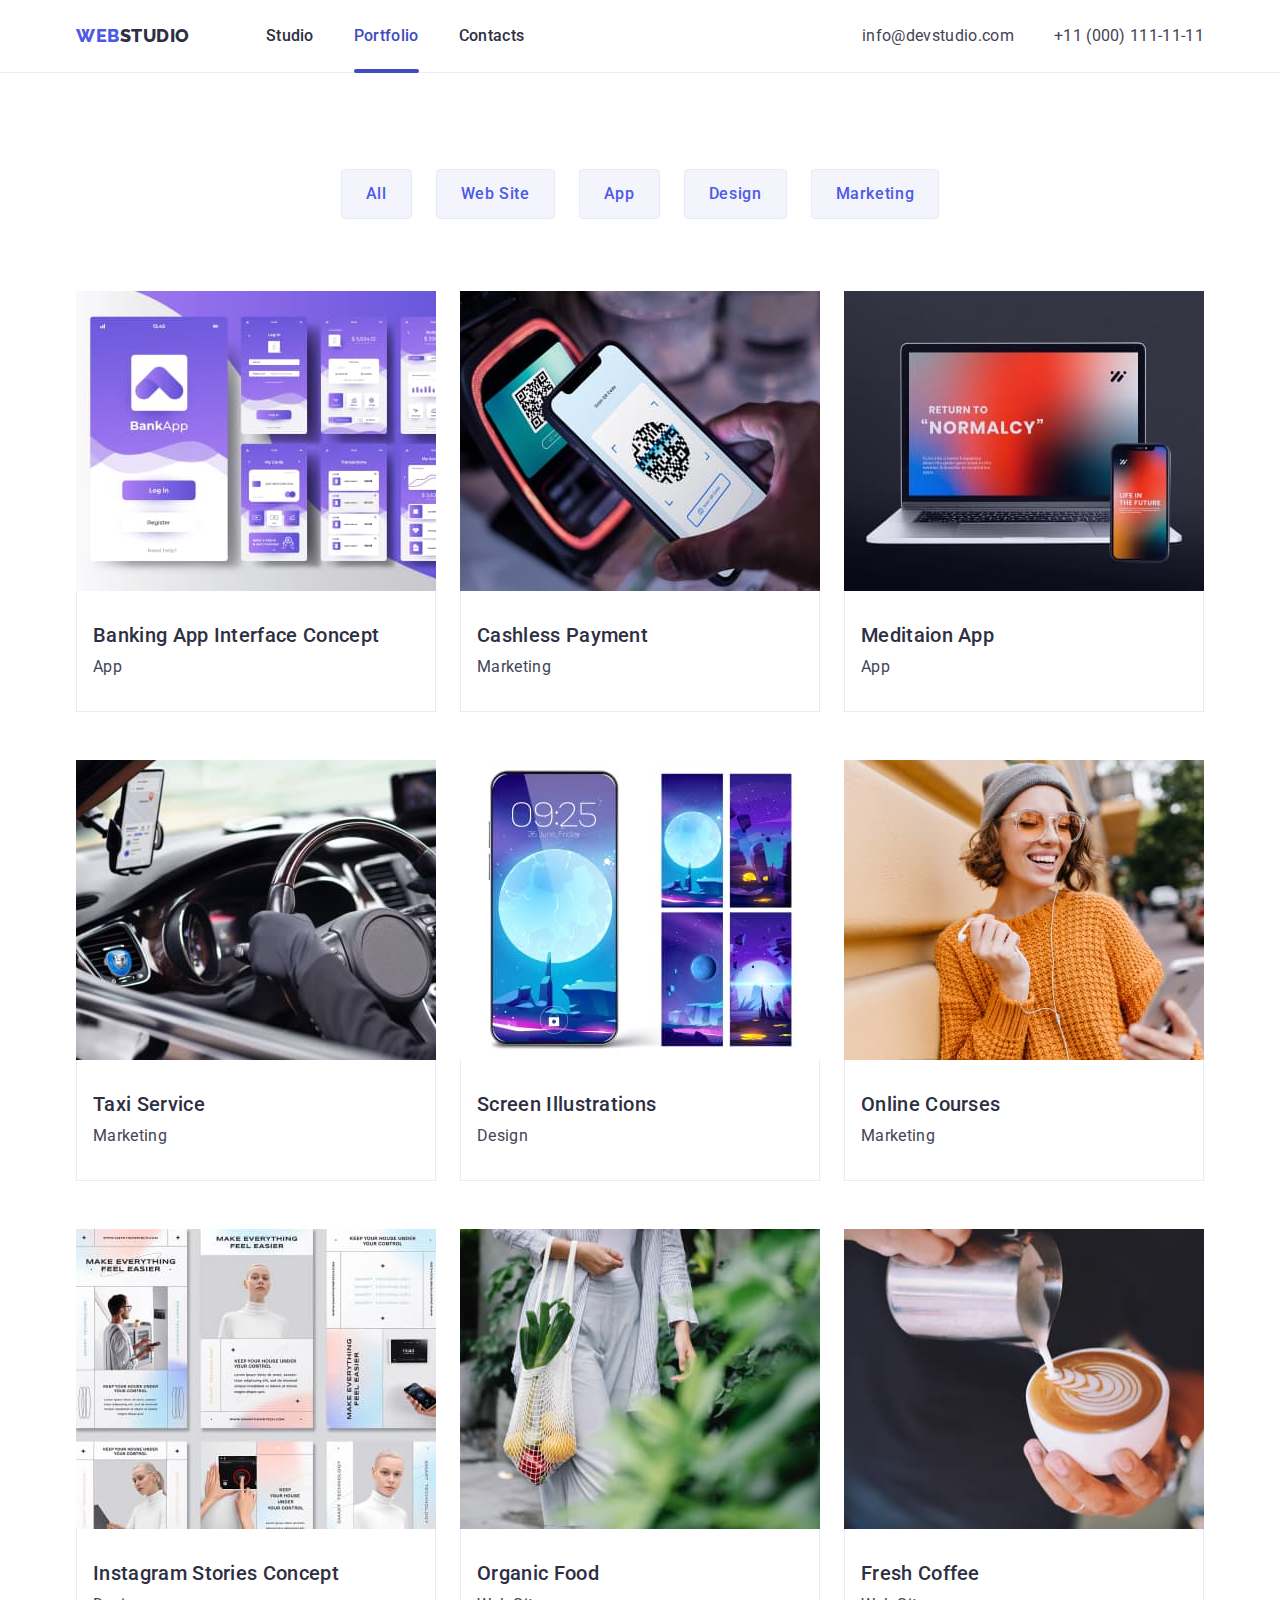
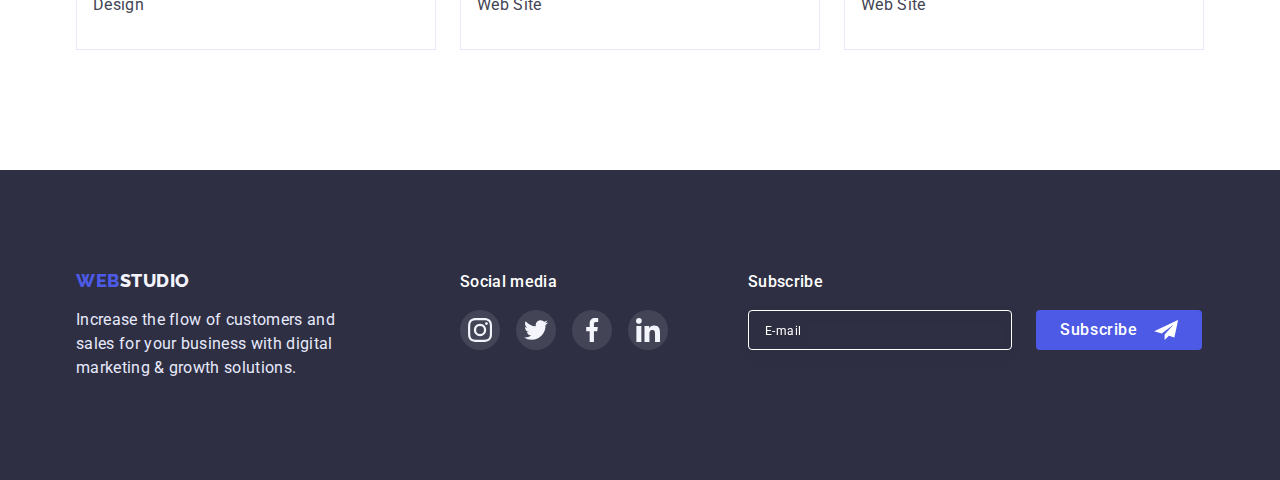
==== portfolio.html @ e07aa834 "Initial commit" ====
<!DOCTYPE html>
<html lang="en">
  <head>
    <meta charset="UTF-8" />
    <meta http-equiv="X-UA-Compatible" content="IE=edge" />
    <meta name="viewport" content="width=device-width, initial-scale=1.0" />
    <title>WebStudio</title>
    <link rel="preconnect" href="https://fonts.googleapis.com" />
    <link rel="preconnect" href="https://fonts.gstatic.com" crossorigin />
    <link
      href="https://fonts.googleapis.com/css2?family=Raleway:wght@800&family=Roboto:wght@400;500;700;900&display=swap"
      rel="stylesheet"
    />
    <link
      rel="stylesheet"
      href="https://cdnjs.cloudflare.com/ajax/libs/modern-normalize/1.1.0/modern-normalize.min.css"
    />
    <link rel="stylesheet" href="./css/styles.css" />
  </head>
  <body>
    <!-- Site header -->
    <header class="header">
      <div class="container main-nav">
        <nav class="site-nav">
          <a href="./index.html" class="logo link"
            ><span class="logo-accent">Web</span>Studio</a
          >

          <ul class="site-nav-list list">
            <li class="site-nav-item">
              <a href="./index.html" class="site-nav-link link">Studio</a>
            </li>
            <li class="site-nav-item">
              <a href="./portfolio.html" class="site-nav-link link current"
                >Portfolio</a
              >
            </li>
            <li class="site-nav-item">
              <a href="" class="site-nav-link link">Contacts</a>
            </li>
          </ul>
        </nav>
        <address class="contacts">
          <ul class="contacts-list list">
            <li class="contacts-item">
              <a href="mailto:info@devstudio.com" class="contacts-link link"
                >info@devstudio.com</a
              >
            </li>
            <li class="contacts-item">
              <a href="tel:+110001111111" class="contacts-link link"
                >+11 (000) 111-11-11</a
              >
            </li>
          </ul>
        </address>
      </div>
    </header>
    <main>
      <section class="section works">
        <div class="container">
          <h1 class="visually-hidden">Our works</h1>
          <ul class="filter list">
            <li class="filter-item">
              <button type="button" class="filter-button">All</button>
            </li>
            <li class="filter-item">
              <button type="button" class="filter-button">Web Site</button>
            </li>
            <li class="filter-item">
              <button type="button" class="filter-button">App</button>
            </li>
            <li class="filter-item">
              <button type="button" class="filter-button">Design</button>
            </li>
            <li class="filter-item">
              <button type="button" class="filter-button">Marketing</button>
            </li>
          </ul>

          <ul class="list works-list">
            <li class="works-item">
              <a href="" class="works-link link">
                <div class="works-wrap">
                  <img
                    src="./images/works/img1.jpg"
                    alt="Banking application
              interface"
                    width="360"
                    height="300"
                  />
                  <p class="works-description-overlay">
                    14 Stylish and User-Friendly App Design Concepts · Task
                    Manager App · Calorie Tracker App · Exotic Fruit Ecommerce
                    App · Cloud Storage App
                  </p>
                </div>
                <div class="works-card">
                  <h2 class="title">Banking App Interface Concept</h2>
                  <p class="works-description">App</p>
                </div></a
              >
            </li>
            <li class="works-item">
              <a href="" class="works-link link">
                <div class="works-wrap">
                  <img
                    src="./images/works/img2.jpg"
                    alt="Mobile reads the qr code
              from the payment device"
                    width="360"
                    height="300"
                  />
                  <p class="works-description-overlay">
                    14 Stylish and User-Friendly App Design Concepts · Task
                    Manager App · Calorie Tracker App · Exotic Fruit Ecommerce
                    App · Cloud Storage App
                  </p>
                </div>
                <div class="works-card">
                  <h2 class="title">Cashless Payment</h2>
                  <p class="works-description">Marketing</p>
                </div></a
              >
            </li>
            <li class="works-item">
              <a href="" class="works-link link">
                <div class="works-wrap">
                  <img
                    src="./images/works/img3.jpg"
                    alt="Mobile and laptop"
                    width="360"
                    height="300"
                  />
                  <p class="works-description-overlay">
                    14 Stylish and User-Friendly App Design Concepts · Task
                    Manager App · Calorie Tracker App · Exotic Fruit Ecommerce
                    App · Cloud Storage App
                  </p>
                </div>
                <div class="works-card">
                  <h2 class="title">Meditaion App</h2>
                  <p class="works-description">App</p>
                </div></a
              >
            </li>
            <li class="works-item">
              <a href="" class="works-link link">
                <div class="works-wrap">
                  <img
                    src="./images/works/img4.jpg"
                    alt="Mobile and hands on the
              wheel of a car"
                    width="360"
                    height="300"
                  />
                  <p class="works-description-overlay">
                    14 Stylish and User-Friendly App Design Concepts · Task
                    Manager App · Calorie Tracker App · Exotic Fruit Ecommerce
                    App · Cloud Storage App
                  </p>
                </div>
                <div class="works-card">
                  <h2 class="title">Taxi Service</h2>
                  <p class="works-description">Marketing</p>
                </div></a
              >
            </li>
            <li class="works-item">
              <a href="" class="works-link link">
                <div class="works-wrap">
                  <img
                    src="./images/works/img5.jpg"
                    alt="Five screen illustrations"
                    width="360"
                    height="300"
                  />
                  <p class="works-description-overlay">
                    14 Stylish and User-Friendly App Design Concepts · Task
                    Manager App · Calorie Tracker App · Exotic Fruit Ecommerce
                    App · Cloud Storage App
                  </p>
                </div>
                <div class="works-card">
                  <h2 class="title">Screen Illustrations</h2>
                  <p class="works-description">Design</p>
                </div></a
              >
            </li>
            <li class="works-item">
              <a href="" class="works-link link">
                <div class="works-wrap">
                  <img
                    src="./images/works/img6.jpg"
                    alt="Girl looking at mobile
              phone"
                    width="360"
                    height="300"
                  />
                  <p class="works-description-overlay">
                    14 Stylish and User-Friendly App Design Concepts · Task
                    Manager App · Calorie Tracker App · Exotic Fruit Ecommerce
                    App · Cloud Storage App
                  </p>
                </div>
                <div class="works-card">
                  <h2 class="title">Online Courses</h2>
                  <p class="works-description">Marketing</p>
                </div></a
              >
            </li>
            <li class="works-item">
              <a href="" class="works-link link">
                <div class="works-wrap">
                  <img
                    src="./images/works/img7.jpg"
                    alt="Six Instagram stories"
                    width="360"
                    height="300"
                  />
                  <p class="works-description-overlay">
                    14 Stylish and User-Friendly App Design Concepts · Task
                    Manager App · Calorie Tracker App · Exotic Fruit Ecommerce
                    App · Cloud Storage App
                  </p>
                </div>
                <div class="works-card">
                  <h2 class="title">Instagram Stories Concept</h2>
                  <p class="works-description">Design</p>
                </div></a
              >
            </li>
            <li class="works-item">
              <a href="" class="works-link link">
                <div class="works-wrap">
                  <img
                    src="./images/works/img8.jpg"
                    alt="A bag of groceries and a
              girl"
                    width="360"
                    height="300"
                  />
                  <p class="works-description-overlay">
                    14 Stylish and User-Friendly App Design Concepts · Task
                    Manager App · Calorie Tracker App · Exotic Fruit Ecommerce
                    App · Cloud Storage App
                  </p>
                </div>
                <div class="works-card">
                  <h2 class="title">Organic Food</h2>
                  <p class="works-description">Web Site</p>
                </div></a
              >
            </li>
            <li class="works-item">
              <a href="" class="works-link link">
                <div class="works-wrap">
                  <img
                    src="./images/works/img9.jpg"
                    alt="Man pouring coffee"
                    width="360"
                    height="300"
                  />
                  <p class="works-description-overlay">
                    14 Stylish and User-Friendly App Design Concepts · Task
                    Manager App · Calorie Tracker App · Exotic Fruit Ecommerce
                    App · Cloud Storage App
                  </p>
                </div>
                <div class="works-card">
                  <h2 class="title">Fresh Coffee</h2>
                  <p class="works-description">Web Site</p>
                </div></a
              >
            </li>
          </ul>
        </div>
      </section>
    </main>
    <!-- Footer -->
    <footer class="footer">
      <div class="container footer-container">
        <div class="footer-content">
          <a href="./index.html" class="footer-logo link"
            ><span class="logo-accent">Web</span>Studio</a
          >
          <p class="footer-description">
            Increase the flow of customers and sales for your business with
            digital marketing & growth solutions.
          </p>
        </div>
        <div class="footer-social">
          <p class="footer-description-icon">Social media</p>
          <ul class="footer-list-icon list">
            <li class="footer-item-icon">
              <a href="" class="footer-link-icon link">
                <svg class="footer-icon">
                  <use href="./images/symbol-defs.svg#icon-instagram"></use>
                </svg>
              </a>
            </li>
            <li class="footer-item-icon">
              <a href="" class="footer-link-icon link">
                <svg class="footer-icon">
                  <use href="./images/symbol-defs.svg#icon-twitter"></use>
                </svg>
              </a>
            </li>
            <li class="footer-item-icon">
              <a href="" class="footer-link-icon link">
                <svg class="footer-icon">
                  <use href="./images/symbol-defs.svg#icon-facebook"></use>
                </svg>
              </a>
            </li>
            <li class="footer-item-icon">
              <a href="" class="footer-link-icon link">
                <svg class="footer-icon">
                  <use href="./images/symbol-defs.svg#icon-linkedin"></use>
                </svg>
              </a>
            </li>
          </ul>
        </div>
        <form class="footer-form">
          <label for="footer-form-email" class="footer-form-label"
            >Subscribe</label
          >
          <div class="footer-form-thumb">
            <input
              type="email"
              class="footer-form-input"
              name="email"
              id="footer-form-email"
              placeholder="E-mail"
            />
            <button type="submit" class="main-button footer-form-button">
              Subscribe
              <svg class="footer-form-icon">
                <use href="./images/symbol-defs.svg#icon-send"></use>
              </svg>
            </button>
          </div>
        </form>
      </div>
    </footer>
  </body>
</html>
---- css/styles.css ----
:root {
    --primary-text-color: #434455;
    --title-text-color: #2E2F42;
    --brand-color: #4D5AE5;
    --active-color: #404BBF;
    --active-accent-color: #31D0AA;
    --accent-color: #E7E9FC;
    --primary-white-color: #FFFFFF;
    --light-color: #F4F4FD;
    --dark-background-color: #2E2F42;
    --box-color: #8E8F99;
    --transition-timing-function: cubic-bezier(0.4, 0, 0.2, 1);
}

body {
    background-color: var(--primary-white-color);
    color: var(--primary-text-color);
    font-family: 'Roboto',
        sans-serif;
    font-size: 16px;
    line-height: 1.5;
    letter-spacing: 0.02em;
}

.list {
    padding: 0;
    margin: 0;

    list-style: none;
}

.link {
    text-decoration: none;
}

img {
    display: block;
    max-width: 100%;
    height: auto;
}

h1,
h2,
h3,
h4,
h5,
h6,
p {
    margin: 0;
}

.container {
    max-width: 1158px;
    padding-left: 15px;
    padding-right: 15px;
    margin: 0 auto;
}

.main-button {
    padding: 16px 32px;
    border: 0;
    border-radius: 4px;

    background-color: var(--brand-color);
    color: var(--primary-white-color);
    font-family: 'Roboto', sans-serif;
    font-weight: 500;
    font-size: 16px;
    line-height: 1.5;
    letter-spacing: 0.04em;
    text-align: center;

    cursor: pointer;
    box-shadow: 0px 4px 4px rgba(0, 0, 0, 0.15);

    transition-property: background-color;
    transition-duration: 250ms;
    transition-timing-function: var(--transition-timing-function);
}

.main-button:hover,
.main-button:focus {
    background-color: var(--active-color);
}

.visually-hidden {
    position: absolute;
    top: -150%;
    z-index: -100;
    width: 0;
    height: 0;
    opacity: 0;
    visibility: hidden;
    user-select: none;
    pointer-events: none;
    cursor: none;
    margin: 0;
    padding: 0;
    overflow: hidden;
    border: none;
    outline: none;
    white-space: nowrap;
}

/* Header */

.header {
    border-bottom: 1px solid var(--accent-color);
}

/* Logo */

.logo {
    display: block;
    padding-top: 24px;
    padding-bottom: 24px;

    color: var(--title-text-color);
    font-family: 'Raleway', sans-serif;
    font-weight: 800;
    font-size: 18px;
    line-height: 1.3;
    letter-spacing: 0.03em;
    text-transform: uppercase;
}

.logo-accent {
    color: var(--brand-color);
}

/* Site Nav */

.main-nav {
    display: flex;

    align-items: center;
}

.site-nav {
    display: flex;

    align-items: center;
}

.site-nav-list {
    display: flex;
    margin-left: 76px;
    gap: 40px;
}

.site-nav-link {
    position: relative;
    display: block;
    padding: 24px 0;

    color: var(--title-text-color);
    font-weight: 500;

    transition-property: color;
    transition-duration: 250ms;
    transition-timing-function: var(--transition-timing-function);
}

.site-nav-link:hover,
.site-nav-link:focus {
    color: var(--active-color)
}

.current {
    color: var(--active-color);
}

.current::after {
    position: absolute;
    display: block;
    content: "";
    height: 4px;
    width: 100%;
    bottom: -1px;
    left: 0;
    border-radius: 2px;

    background: var(--active-color);

}

/* Contacts */

.contacts {
    display: flex;
    margin-left: auto;
    align-items: center;
}

.contacts-list {
    display: flex;
    gap: 40px;
}

.contacts-link {
    display: block;
    padding-top: 24px;
    padding-bottom: 24px;

    color: var(--primary-text-color);
    font-style: normal;

    transition-property: color;
    transition-duration: 250ms;
    transition-timing-function: var(--transition-timing-function);
}

.contacts-link:hover,
.contacts-link:focus {
    color: var(--active-color);
}

/* Hero */

.hero {
    max-width: 1440px;
    padding-bottom: 188px;
    padding-top: 188px;
    margin-left: auto;
    margin-right: auto;

    background-image: linear-gradient(rgba(46, 47, 66, 0.7), rgba(46, 47, 66, 0.7)), url(../images/hero/people-office.jpg);
    background-repeat: no-repeat;
    background-position: center;
    background-size: cover;
    background-color: var(--dark-background-color);
    text-align: center;
}

.hero-title {
    max-width: 496px;
    margin-bottom: 48px;
    margin-right: auto;
    margin-left: auto;

    color: var(--primary-white-color);
    font-weight: 700;
    font-size: 56px;
    line-height: 1.1;
    text-align: center;

}

/* Section */

.section {
    padding-top: 120px;
    padding-bottom: 120px;
}

.section-title {
    margin-bottom: 72px;

    color: var(--title-text-color);
    font-weight: 700;
    font-size: 36px;
    line-height: 1.1;
    text-transform: capitalize;
    text-align: center;
}

.principles-list .title,
.team-list .title,
.works-list .title {
    margin-bottom: 8px;

    color: var(--title-text-color);
    font-weight: 500;
    font-size: 20px;
    line-height: 1.2;
}

/* Principle section */

.principles-list {
    display: flex;
    gap: 24px;
}

.principles-item {
    width: calc((100% - 72px) / 4);
}

.principles-item::before {
    display: block;
    content: "";
    height: 112px;
    max-width: 264px;
    margin-bottom: 8px;
    background-size: 64px;
    background-repeat: no-repeat;
    background-position: center;
    background-color: var(--light-color);
    border-radius: 4px;
}

.icon-antenna::before {
    background-image: url(../images/principles/antenna.svg);
}

.icon-clock::before {
    background-image: url(../images/principles/clock.svg);
}

.icon-diagram::before {
    background-image: url(../images/principles/diagram.svg);
}

.icon-astronaut::before {
    background-image: url(../images/principles/astronaut.svg);
}

/* Services section */

.services {
    padding-top: 0;
}

.services-list {
    display: flex;
    gap: 24px;
}

.services-item {
    width: calc((100% - 48px) / 3);
}

/* Team section */

.team {
    background-color: var(--light-color);
}

.team-list {
    display: flex;
    gap: 24px;
}

.team-item {
    width: calc((100% - 72px) / 4);
    border-radius: 0px 0px 4px 4px;

    background-color: var(--primary-white-color);
    text-align: center;

    box-shadow: 0px 1px 6px rgba(46, 47, 66, 0.08), 0px 1px 1px rgba(46, 47, 66, 0.16), 0px 2px 1px rgba(46, 47, 66, 0.08);
}

.team-content {
    padding: 32px 16px;
}

.team-description {
    margin-bottom: 8px;
}

.team-list-icon {
    display: flex;
    gap: 24px;
}

.team-item-icon {
    width: 40px;
    height: 40px;
}

.team-link-icon {
    display: flex;
    background-color: var(--brand-color);
    width: 100%;
    height: 100%;
    border-radius: 50%;
    align-items: center;
    justify-content: center;

    transition-property: background-color;
    transition-duration: 250ms;
    transition-timing-function: var(--transition-timing-function);
}

.team-link-icon:hover,
.team-link-icon:focus {
    background-color: var(--active-color);
}

.team-icon {
    width: 16px;
    height: 16px;
    fill: var(--light-color);
}

/* Customers section */

.customers {
    padding-top: 130px;
}

.customers-list {
    display: flex;
    gap: 24px;
}

.customers-item {
    width: calc((100% - 120px) / 6);
    height: 88px;
}

.customers-link {
    display: flex;
    width: 100%;
    height: 100%;
    border: 1px solid var(--box-color);
    border-radius: 4px;
    align-items: center;
    justify-content: center;
    color: var(--box-color);

    transition-property: color, border-color;
    transition-duration: 250ms;
    transition-timing-function: var(--transition-timing-function);
}

.customers-link:hover,
.customers-link:focus {
    color: var(--active-color);
    border-color: var(--active-color);
}

.customers-icon {
    width: 104px;
    height: 56px;
    fill: currentColor;
}

/* Works section */

.works {
    padding-top: 96px;
}

.filter {
    display: flex;
    justify-content: center;
    margin-bottom: 72px;
    gap: 24px;
}

.filter-button {
    padding: 12px 24px;
    border: 1px solid #E7E9FC;
    border-radius: 4px;

    background-color: var(--light-color);
    color: var(--brand-color);
    font-family: 'Roboto', sans-serif;
    font-weight: 500;
    font-size: 16px;
    line-height: 1.5;
    letter-spacing: 0.04em;
    text-align: center;

    cursor: pointer;

    transition-property: border-color, background-color, color, box-shadow;
    transition-duration: 250ms;
    transition-timing-function: var(--transition-timing-function);
}

.filter-button:hover,
.filter-button:focus {
    border-color: var(--active-color);
    background-color: var(--active-color);
    color: var(--primary-white-color);
    box-shadow: 0px 3px 1px rgba(0, 0, 0, 0.1), 0px 2px 1px rgba(0, 0, 0, 0.08), 0px 2px 2px rgba(0, 0, 0, 0.12);
}

.works-list {
    display: flex;
    flex-wrap: wrap;
    column-gap: 24px;
    row-gap: 48px;
}

.works-item {
    width: calc((100% - 48px) / 3);

    background-color: var(--primary-white-color);
}

.works-link {
    display: block;
    width: 100%;
    height: 100%;
}

.works-wrap {
    position: relative;
    overflow: hidden;
}

.works-description-overlay {
    position: absolute;
    left: 0;
    top: 0;
    width: 100%;
    height: 100%;
    padding: 40px 32px 164px;


    color: var(--light-color);
    background-color: var(--brand-color);

    transform: translateY(100%);
    transition-property: transform;
    transition-duration: 250ms;
    transition-timing-function: var(--transition-timing-function);
    overflow: auto;
}

.works-link:hover .works-description-overlay,
.works-link:focus .works-description-overlay {
    transform: translateY(0);
}

.works-card {
    padding: 32px 0 32px 16px;
    border: 1px solid var(--accent-color);
    border-top: 0;

    transition-property: box-shadow;
    transition-duration: 250ms;
    transition-timing-function: var(--transition-timing-function);
}

.works-description {
    color: var(--primary-text-color);
}

.works-link:hover .works-card,
.works-link:focus .works-card {
    box-shadow: 0px 1px 6px rgba(46, 47, 66, 0.08),
        0px 1px 1px rgba(46, 47, 66, 0.16),
        0px 2px 1px rgba(46, 47, 66, 0.08);
}

/* Footer */

.footer {
    padding-top: 100px;
    padding-bottom: 100px;

    background-color: var(--dark-background-color);
}

.footer-container {
    display: flex;
    align-items: baseline;
}

.footer-content {
    max-width: 264px;
    margin-right: 120px;
}

.footer-logo {
    display: block;
    margin-bottom: 16px;

    color: var(--light-color);
    font-family: 'Raleway', sans-serif;
    font-weight: 800;
    font-size: 18px;
    line-height: 1.16;
    letter-spacing: 0.03em;
    text-transform: uppercase;
}

.footer-description {
    color: var(--accent-color);
}

.footer-social {
    max-width: 208px;
    margin-right: 80px;
}

.footer-description-icon {
    margin-bottom: 16px;

    color: var(--primary-white-color);
    font-family: 'Roboto', sans-serif;
    font-weight: 500;
}

.footer-list-icon {
    display: flex;
    gap: 16px;
}

.footer-item-icon {
    width: 40px;
    height: 40px;
}

.footer-link-icon {
    display: flex;
    background-color: rgba(255, 255, 255, 0.1);
    width: 100%;
    height: 100%;
    border-radius: 50%;
    align-items: center;
    justify-content: center;

    transition-property: background-color;
    transition-duration: 250ms;
    transition-timing-function: var(--transition-timing-function);
}

.footer-link-icon:hover,
.footer-link-icon:focus {
    background-color: var(--active-accent-color);
}

.footer-icon {
    width: 24px;
    height: 24px;

    fill: var(--light-color);
}

.footer-form {
    display: flex;
    flex-direction: column;
}

.footer-form-label {
    margin-bottom: 16px;

    font-weight: 500;
    color: var(--primary-white-color);
}

.footer-form-thumb {
    display: flex;
    gap: 24px;
}

.footer-form-input {
    width: 264px;
    height: 40px;
    padding-left: 16px;
    border: 1px solid var(--primary-white-color);
    border-radius: 4px;
    filter: drop-shadow(0px 4px 4px rgba(0, 0, 0, 0.15));

    background-color: transparent;
    color: var(--primary-white-color);
    outline: none;

    transition: border-color;
    transition-duration: 250ms;
    transition-timing-function: var(--transition-timing-function);
}

.footer-form-input::placeholder {
    font-size: 12px;
    line-height: 2;
    letter-spacing: 0.04em;
    color: var(--primary-white-color);

    transition: color;
    transition-duration: 250ms;
    transition-timing-function: var(--transition-timing-function);
}

.footer-form-input:focus {
    border-color: var(--active-color);
}

.footer-form-input:focus::placeholder {
    color: var(--active-color);
}

.footer-form-button {
    display: flex;
    align-items: center;
    gap: 16px;
    padding: 8px 24px;
    box-shadow: none;
}

.footer-form-icon {
    width: 24px;
    height: 20px;

    fill: var(--primary-white-color);
}

/* Modal */

.backdrop {
    position: fixed;

    top: 0;
    left: 0;
    width: 100%;
    height: 100%;

    background: rgba(46, 47, 66, 0.4);

    opacity: 1;
    transition: opacity, visibility;
    transition-duration: 250ms;
    transition-timing-function: var(--transition-timing-function);
}

.backdrop.is-hidden {
    visibility: hidden;
    opacity: 0;
    pointer-events: none;
}

.modal {
    position: absolute;
    top: 50%;
    left: 50%;
    transform: translate(-50%, -50%) scale(1);

    width: 408px;
    min-height: 576px;
    border-radius: 4px;
    padding: 24px;

    background: #FCFCFC;

    box-shadow: 0px 1px 1px rgba(0, 0, 0, 0.14), 0px 1px 3px rgba(0, 0, 0, 0.12), 0px 2px 1px rgba(0, 0, 0, 0.2);
}

.backdrop.is-hidden .modal {
    transform: translate(-50%, -50%) scale(0.9);
}

.modal-button {
    position: relative;
    display: block;
    width: 24px;
    height: 24px;
    border: 1px solid rgba(0, 0, 0, 0.1);
    border-radius: 50%;
    margin-left: auto;
    margin-bottom: 24px;

    background: var(--accent-color);
    color: var(--title-text-color);

    cursor: pointer;

    transition-property: background-color, color;
    transition-duration: 250ms;
    transition-timing-function: var(--transition-timing-function);
}

.modal-button:hover,
.modal-button:focus {
    background-color: var(--active-color);
    color: var(--primary-white-color);
}

.modal-button-icon {
    position: absolute;
    top: 50%;
    left: 50%;
    transform: translate(-50%, -50%);
    width: 8px;
    height: 8px;

    fill: currentColor;
}

.modal-description {
    margin-bottom: 16px;
    text-align: center;

    font-weight: 500;
    font-size: 16px;
    line-height: 1.5;
    color: var(--title-text-color);
}

.modal-form {
    display: flex;
    flex-direction: column;
}

.form-input {
    width: 100%;
    height: 40px;
    padding-left: 38px;
    border: 1px solid var(--dark-background-color);
    border-radius: 4px;

    opacity: 0.2;
    outline: none;

    transition-property: border-color, opacity;
    transition-duration: 250ms;
    transition-timing-function: var(--transition-timing-function);
}

.form-input:focus {
    border-color: var(--active-color);
    opacity: 1;
}

.form-icon {
    position: absolute;
    top: 50%;
    left: 19px;
    transform: translateY(-50%);

    fill: var(--dark-background-color);

    transition-property: fill;
    transition-duration: 250ms;
    transition-timing-function: var(--transition-timing-function);
}

.form-input:focus+.form-icon {
    fill: var(--active-color);
}

.form-input-comment {
    padding-left: 19px;
    height: 120px;
}

.form-label {
    margin-bottom: 4px;

    font-size: 12px;
    line-height: 1.16;
    letter-spacing: 0.04em;
    color: var(--box-color);
}

.input-wrap {
    position: relative;
    margin-bottom: 8px;
}

.icon-name {
    width: 18px;
    height: 24px;
}

.icon-phone {
    width: 18px;
    height: 24px;
}

.icon-email {
    width: 18px;
    height: 24px;
}

.form-textarea {
    display: block;
    width: 100%;
    min-height: 120px;
    padding: 8px 16px;
    margin: 0;
    margin-bottom: 16px;
    border: 1px solid var(--dark-background-color);
    border-radius: 4px;

    opacity: 0.2;
    outline: none;
    resize: none;

    transition-property: border-color, opacity;
    transition-duration: 250ms;
    transition-timing-function: var(--transition-timing-function);
}

.form-textarea::placeholder {
    font-size: 12px;
    line-height: 1.16;
    letter-spacing: 0.04em;
    color: rgba(46, 47, 66, 0.4);

    transition-property: color;
    transition-duration: 250ms;
    transition-timing-function: var(--transition-timing-function);
}

.form-textarea:focus {
    border-color: var(--active-color);
    opacity: 1;
}

.form-textarea:focus::placeholder {
    color: var(--active-color);
    opacity: 0.4;
}

.main-button-form {
    width: 169px;
    align-self: center;
}

.form-label-checkbox {
    margin-bottom: 24px;
    display: flex;
    align-items: center;

    font-size: 12px;
    line-height: 1.16;
    letter-spacing: 0.04em;
    color: var(--box-color);
}

.form-link-checkbox {
    color: var(--brand-color);
    margin-left: 4px;
}

.form-checkbox-icon {
    width: 10px;
    height: 8px;
}

.form-label-checkbox span {
    display: flex;
    align-items: center;
    justify-content: center;
    margin-right: 8px;
    width: 16px;
    height: 16px;
    border-radius: 2px;
    border: 1px solid var(--dark-background-color);

    background-color: transparent;
    fill: transparent;

    transition-property: fill, background-color, border;
    transition-duration: 250ms;
    transition-timing-function: var(--transition-timing-function);
}

.form-input-checkbox:checked+.form-label-checkbox span,
.form-input-checkbox:focus+.form-label-checkbox span {
    border: none;
    fill: var(--light-color);
    background-color: var(--active-color);
}
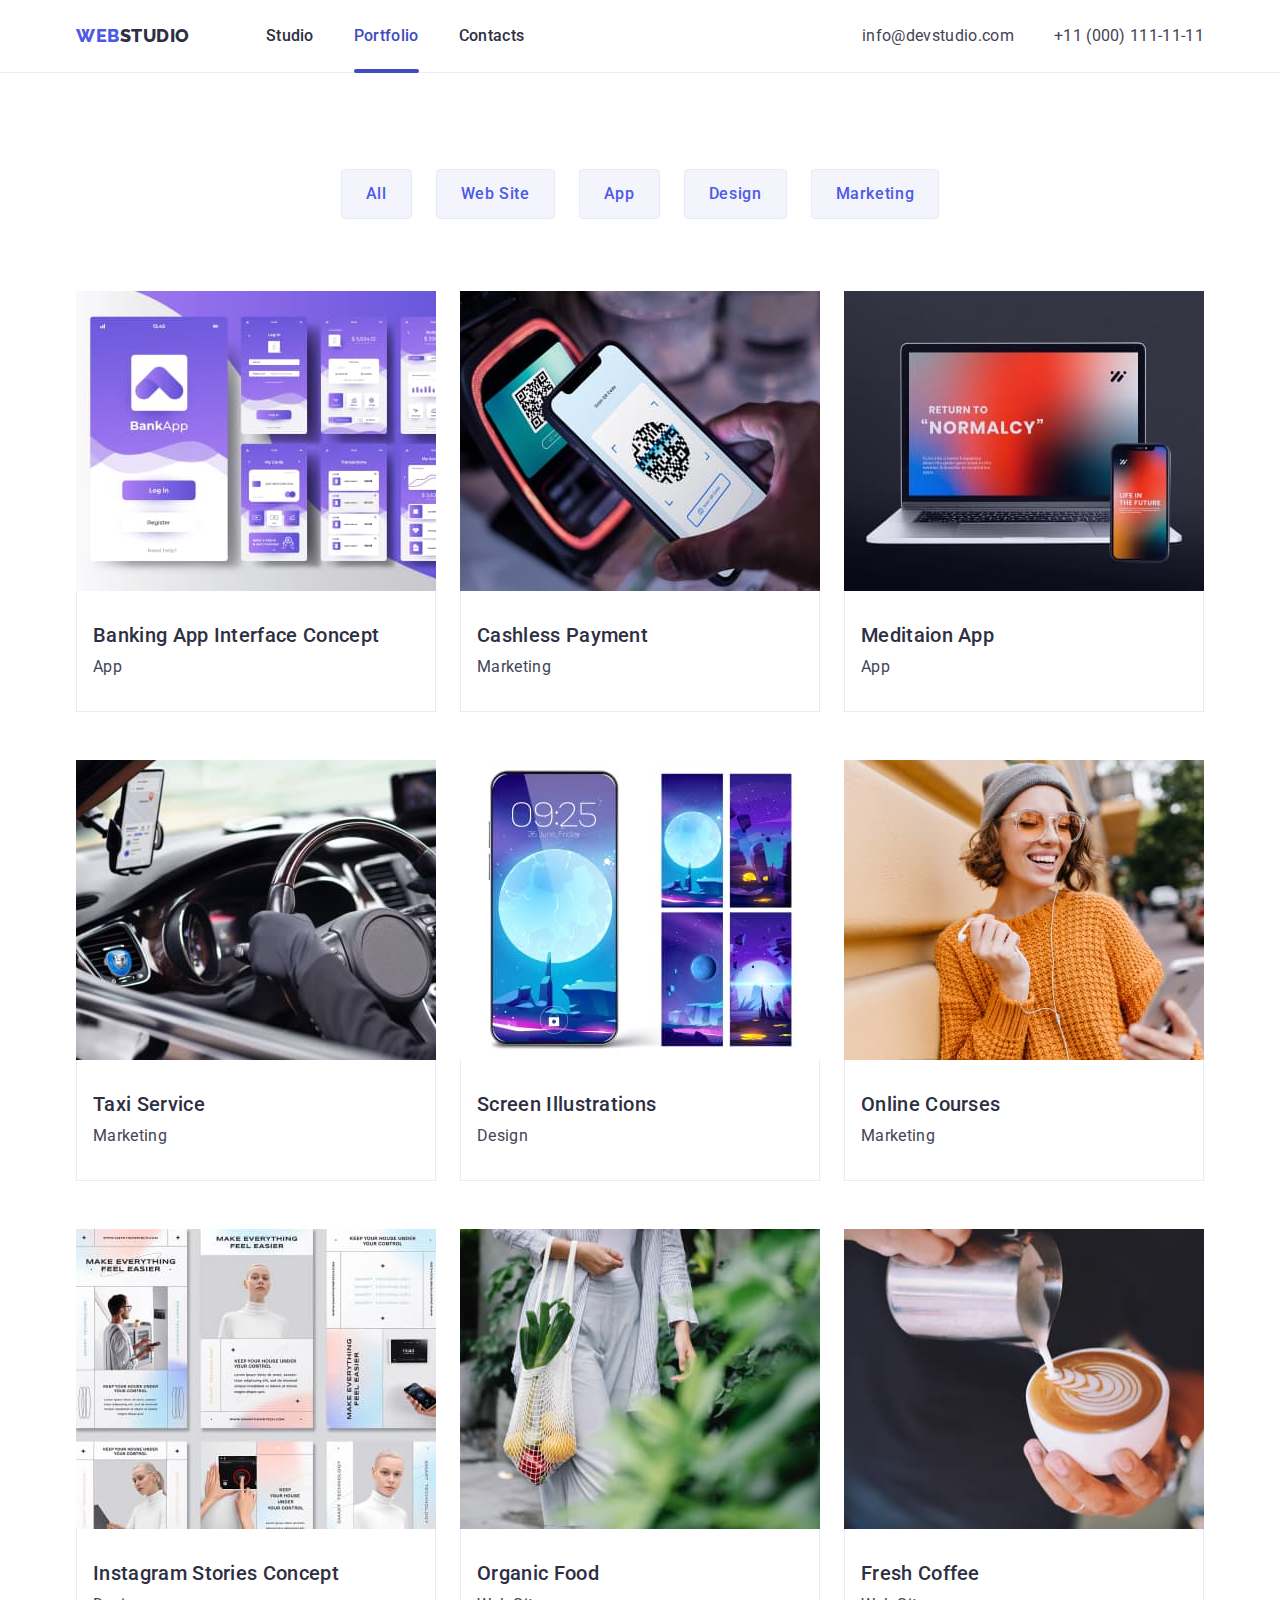
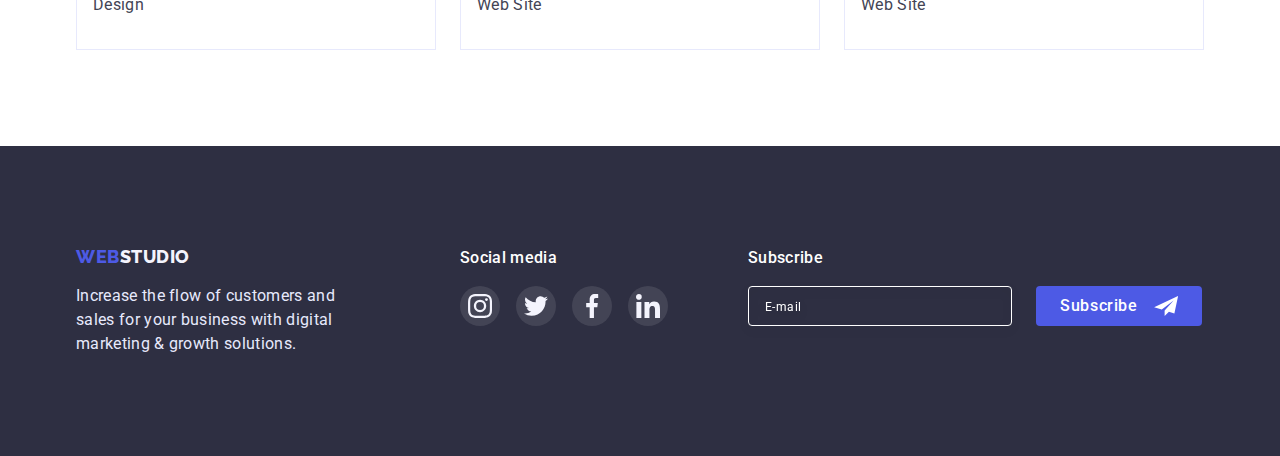
==== commit e212eb5a: "Add adaptive for hero, update: 2, 3, 4, 5" ====
--- a/portfolio.html
+++ b/portfolio.html
@@ -16,6 +16,9 @@
       href="https://cdnjs.cloudflare.com/ajax/libs/modern-normalize/1.1.0/modern-normalize.min.css"
     />
     <link rel="stylesheet" href="./css/styles.css" />
+    <link rel="stylesheet" href="./css/mobile.css" />
+    <link rel="stylesheet" href="./css/tablet.css" />
+    <link rel="stylesheet" href="./css/desktop.css" />
   </head>
   <body>
     <!-- Site header -->
--- a/css/styles.css
+++ b/css/styles.css
@@ -50,11 +50,13 @@
 }
 
 .container {
-    max-width: 1158px;
-    padding-left: 15px;
-    padding-right: 15px;
+    /* max-width: 1158px; */
+    width: 100%;
+    padding-left: 8px;
+    padding-right: 8px;
     margin: 0 auto;
 }
+
 
 .main-button {
     padding: 16px 32px;
@@ -70,18 +72,18 @@
     letter-spacing: 0.04em;
     text-align: center;
 
-    cursor: pointer;
+    /* cursor: pointer; */
     box-shadow: 0px 4px 4px rgba(0, 0, 0, 0.15);
 
-    transition-property: background-color;
-    transition-duration: 250ms;
-    transition-timing-function: var(--transition-timing-function);
-}
-
-.main-button:hover,
+    /* transition-property: background-color;
+    transition-duration: 250ms;
+    transition-timing-function: var(--transition-timing-function); */
+}
+
+/* .main-button:hover,
 .main-button:focus {
     background-color: var(--active-color);
-}
+} */
 
 .visually-hidden {
     position: absolute;
@@ -219,8 +221,8 @@
 
 .hero {
     max-width: 1440px;
-    padding-bottom: 188px;
-    padding-top: 188px;
+    padding-bottom: 112px;
+    padding-top: 112px;
     margin-left: auto;
     margin-right: auto;
 
@@ -233,14 +235,14 @@
 }
 
 .hero-title {
-    max-width: 496px;
-    margin-bottom: 48px;
+    max-width: 320px;
+    margin-bottom: 72px;
     margin-right: auto;
     margin-left: auto;
 
     color: var(--primary-white-color);
     font-weight: 700;
-    font-size: 56px;
+    font-size: 36px;
     line-height: 1.1;
     text-align: center;
 
@@ -249,8 +251,8 @@
 /* Section */
 
 .section {
-    padding-top: 120px;
-    padding-bottom: 120px;
+    padding-top: 96px;
+    padding-bottom: 96px;
 }
 
 .section-title {
@@ -264,7 +266,7 @@
     text-align: center;
 }
 
-.principles-list .title,
+/* .principles-list .title, */
 .team-list .title,
 .works-list .title {
     margin-bottom: 8px;
@@ -279,15 +281,32 @@
 
 .principles-list {
     display: flex;
-    gap: 24px;
+    flex-wrap: wrap;
+    gap: 72px;
+    /* gap: 24px; */
+}
+
+.principles-list .title {
+    text-align: center;
+    margin-bottom: 8px;
+
+    color: var(--title-text-color);
+    font-weight: 700;
+    font-size: 36px;
+    line-height: 1.1;
+}
+
+.principles-description {
+    font-weight: 500;
 }
 
 .principles-item {
-    width: calc((100% - 72px) / 4);
+    /* width: calc((100% - 72px) / 4); */
 }
 
 .principles-item::before {
-    display: block;
+    display: none;
+    /* display: block; */
     content: "";
     height: 112px;
     max-width: 264px;
@@ -318,6 +337,7 @@
 /* Services section */
 
 .services {
+    display: none;
     padding-top: 0;
 }
 
@@ -338,11 +358,15 @@
 
 .team-list {
     display: flex;
-    gap: 24px;
+    flex-wrap: wrap;
+    row-gap: 72px;
+    justify-content: center;
+    /* gap: 24px; */
 }
 
 .team-item {
-    width: calc((100% - 72px) / 4);
+    /* width: calc((100% - 72px) / 4); */
+    flex-basis: 264px;
     border-radius: 0px 0px 4px 4px;
 
     background-color: var(--primary-white-color);
@@ -378,15 +402,15 @@
     align-items: center;
     justify-content: center;
 
-    transition-property: background-color;
-    transition-duration: 250ms;
-    transition-timing-function: var(--transition-timing-function);
-}
-
-.team-link-icon:hover,
+    /* transition-property: background-color;
+    transition-duration: 250ms;
+    transition-timing-function: var(--transition-timing-function); */
+}
+
+/* .team-link-icon:hover,
 .team-link-icon:focus {
     background-color: var(--active-color);
-}
+} */
 
 .team-icon {
     width: 16px;
@@ -396,17 +420,25 @@
 
 /* Customers section */
 
-.customers {
-    padding-top: 130px;
-}
-
-.customers-list {
+/* .customers-list {
     display: flex;
     gap: 24px;
 }
 
 .customers-item {
     width: calc((100% - 120px) / 6);
+    height: 88px;
+} */
+
+.customers-list {
+    display: flex;
+    flex-wrap: wrap;
+    row-gap: 72px;
+    column-gap: 16px;
+}
+
+.customers-item {
+    width: calc((100% - 16px) / 2);
     height: 88px;
 }
 
@@ -420,19 +452,19 @@
     justify-content: center;
     color: var(--box-color);
 
-    transition-property: color, border-color;
-    transition-duration: 250ms;
-    transition-timing-function: var(--transition-timing-function);
-}
-
-.customers-link:hover,
+    /* transition-property: color, border-color;
+    transition-duration: 250ms;
+    transition-timing-function: var(--transition-timing-function); */
+}
+
+/* .customers-link:hover,
 .customers-link:focus {
     color: var(--active-color);
     border-color: var(--active-color);
-}
+} */
 
 .customers-icon {
-    width: 104px;
+    width: 110px;
     height: 56px;
     fill: currentColor;
 }
@@ -651,7 +683,7 @@
 }
 
 .footer-form-input {
-    width: 264px;
+    min-width: 264px;
     height: 40px;
     padding-left: 16px;
     border: 1px solid var(--primary-white-color);
@@ -731,10 +763,13 @@
     left: 50%;
     transform: translate(-50%, -50%) scale(1);
 
-    width: 408px;
-    min-height: 576px;
+    /* min-width: 408px;
+    min-height: 586px; */
+    width: 90%;
+    min-height: 586px;
     border-radius: 4px;
-    padding: 24px;
+    /* padding: 24px; */
+    padding: 24px 16px;
 
     background: #FCFCFC;
 
@@ -748,28 +783,29 @@
 .modal-button {
     position: relative;
     display: block;
-    width: 24px;
+    min-width: 24px;
     height: 24px;
     border: 1px solid rgba(0, 0, 0, 0.1);
     border-radius: 50%;
     margin-left: auto;
     margin-bottom: 24px;
+    right: 8px;
 
     background: var(--accent-color);
     color: var(--title-text-color);
 
-    cursor: pointer;
+    /* cursor: pointer;
 
     transition-property: background-color, color;
     transition-duration: 250ms;
-    transition-timing-function: var(--transition-timing-function);
-}
-
-.modal-button:hover,
+    transition-timing-function: var(--transition-timing-function); */
+}
+
+/* .modal-button:hover,
 .modal-button:focus {
     background-color: var(--active-color);
     color: var(--primary-white-color);
-}
+} */
 
 .modal-button-icon {
     position: absolute;
@@ -807,15 +843,15 @@
     opacity: 0.2;
     outline: none;
 
-    transition-property: border-color, opacity;
-    transition-duration: 250ms;
-    transition-timing-function: var(--transition-timing-function);
-}
-
-.form-input:focus {
+    /* transition-property: border-color, opacity;
+    transition-duration: 250ms;
+    transition-timing-function: var(--transition-timing-function); */
+}
+
+/* .form-input:focus {
     border-color: var(--active-color);
     opacity: 1;
-}
+} */
 
 .form-icon {
     position: absolute;
@@ -825,14 +861,14 @@
 
     fill: var(--dark-background-color);
 
-    transition-property: fill;
-    transition-duration: 250ms;
-    transition-timing-function: var(--transition-timing-function);
-}
-
-.form-input:focus+.form-icon {
+    /* transition-property: fill;
+    transition-duration: 250ms;
+    transition-timing-function: var(--transition-timing-function); */
+}
+
+/* .form-input:focus+.form-icon {
     fill: var(--active-color);
-}
+} */
 
 .form-input-comment {
     padding-left: 19px;
@@ -882,9 +918,9 @@
     outline: none;
     resize: none;
 
-    transition-property: border-color, opacity;
-    transition-duration: 250ms;
-    transition-timing-function: var(--transition-timing-function);
+    /* transition-property: border-color, opacity;
+    transition-duration: 250ms;
+    transition-timing-function: var(--transition-timing-function); */
 }
 
 .form-textarea::placeholder {
@@ -893,12 +929,12 @@
     letter-spacing: 0.04em;
     color: rgba(46, 47, 66, 0.4);
 
-    transition-property: color;
-    transition-duration: 250ms;
-    transition-timing-function: var(--transition-timing-function);
-}
-
-.form-textarea:focus {
+    /* transition-property: color;
+    transition-duration: 250ms;
+    transition-timing-function: var(--transition-timing-function); */
+}
+
+/* .form-textarea:focus {
     border-color: var(--active-color);
     opacity: 1;
 }
@@ -906,7 +942,7 @@
 .form-textarea:focus::placeholder {
     color: var(--active-color);
     opacity: 0.4;
-}
+} */
 
 .main-button-form {
     width: 169px;
--- a/css/mobile.css
+++ b/css/mobile.css
@@ -0,0 +1,10 @@
+@media screen and (min-width: 480px) {
+    .container {
+        max-width: 412px;
+    }
+
+    .modal {
+        min-width: 392px;
+        width: 0;
+    }
+}--- a/css/tablet.css
+++ b/css/tablet.css
@@ -0,0 +1,70 @@
+@media screen and (min-width: 768px) {
+    .container {
+        max-width: 760px;
+        padding-left: 12px;
+        padding-right: 12px;
+    }
+
+    .hero-title {
+        max-width: 496px;
+        margin-bottom: 36px;
+
+        font-size: 56px;
+    }
+
+    .hero-title-sm {
+        text-transform: lowercase;
+    }
+
+    .principles-list {
+        column-gap: 24px;
+        row-gap: 72px;
+    }
+
+    .principles-list .title {
+        text-align: left;
+    }
+
+    .principles-item {
+        width: calc((100% - 24px) / 2);
+    }
+
+    .team-list {
+        column-gap: 24px;
+        row-gap: 64px;
+    }
+
+    .team-item {
+        width: calc((100% - 24px) / 2)
+    }
+
+    .customers-list {
+        /* display: flex; */
+        column-gap: 24px;
+        /* justify-content: center; */
+    }
+
+    .customers-item {
+        width: calc((100% - 48px) / 3);
+    }
+
+    .customers-icon {
+        width: 104px;
+    }
+
+    .modal {
+        min-width: 408px;
+        padding: 24px;
+    }
+
+    .modal-button {
+        right: 0px;
+    }
+
+}
+
+@media screen and (min-width: 768px) and (max-width: 1199px) {
+    .container-sm {
+        max-width: 576px;
+    }
+}--- a/css/desktop.css
+++ b/css/desktop.css
@@ -0,0 +1,157 @@
+@media screen and (min-width: 1200px) {
+    .container {
+        max-width: 1158px;
+        padding-left: 15px;
+        padding-right: 15px;
+    }
+
+    .main-button {
+        cursor: pointer;
+        transition-property: background-color;
+        transition-duration: 250ms;
+        transition-timing-function: var(--transition-timing-function);
+    }
+
+
+    .main-button:hover,
+    .main-button:focus {
+        background-color: var(--active-color);
+    }
+
+    .hero {
+        padding-bottom: 188px;
+        padding-top: 188px;
+    }
+
+    .hero-title {
+        margin-bottom: 48px;
+    }
+
+    .customers,
+    .team,
+    .principles,
+    .services {
+        padding-top: 120px;
+        padding-bottom: 120px;
+    }
+
+    .principles-item {
+        width: calc((100% - 72px) / 4);
+    }
+
+    .principles-list .title {
+        margin-bottom: 8px;
+
+        color: var(--title-text-color);
+        font-weight: 500;
+        font-size: 20px;
+        line-height: 1.2;
+    }
+
+    .principles-description {
+        font-weight: 400;
+    }
+
+    .principles-item::before {
+        display: block;
+    }
+
+    .services {
+        display: block;
+        padding-top: 0;
+    }
+
+    .team-item {
+        width: calc((100% - 72px) / 4)
+    }
+
+    .team-link-icon {
+        transition-property: background-color;
+        transition-duration: 250ms;
+        transition-timing-function: var(--transition-timing-function);
+    }
+
+    .team-link-icon:hover,
+    .team-link-icon:focus {
+        background-color: var(--active-color);
+    }
+
+    .customers-list {
+        /* display: flex; */
+        /* gap: 24px; */
+    }
+
+    .customers-item {
+        width: calc((100% - 120px) / 6);
+    }
+
+    .customers-link {
+        transition-property: color, border-color;
+        transition-duration: 250ms;
+        transition-timing-function: var(--transition-timing-function);
+    }
+
+    .customers-link:hover,
+    .customers-link:focus {
+        color: var(--active-color);
+        border-color: var(--active-color);
+    }
+
+    .modal-button {
+        cursor: pointer;
+
+        transition-property: background-color, color;
+        transition-duration: 250ms;
+        transition-timing-function: var(--transition-timing-function);
+    }
+
+    .modal-button:hover,
+    .modal-button:focus {
+        background-color: var(--active-color);
+        color: var(--primary-white-color);
+    }
+
+    .form-input {
+        transition-property: border-color, opacity;
+        transition-duration: 250ms;
+        transition-timing-function: var(--transition-timing-function);
+    }
+
+    .form-input:focus {
+        border-color: var(--active-color);
+        opacity: 1;
+    }
+
+    .form-icon {
+        transition-property: fill;
+        transition-duration: 250ms;
+        transition-timing-function: var(--transition-timing-function);
+    }
+
+    .form-input:focus+.form-icon {
+        fill: var(--active-color);
+    }
+
+    .form-textarea {
+        transition-property: border-color, opacity;
+        transition-duration: 250ms;
+        transition-timing-function: var(--transition-timing-function);
+    }
+
+    .form-textarea::placeholder {
+        transition-property: color;
+        transition-duration: 250ms;
+        transition-timing-function: var(--transition-timing-function);
+    }
+
+    .form-textarea:focus {
+        border-color: var(--active-color);
+        opacity: 1;
+    }
+
+    .form-textarea:focus::placeholder {
+        color: var(--active-color);
+        opacity: 0.4;
+    }
+
+}